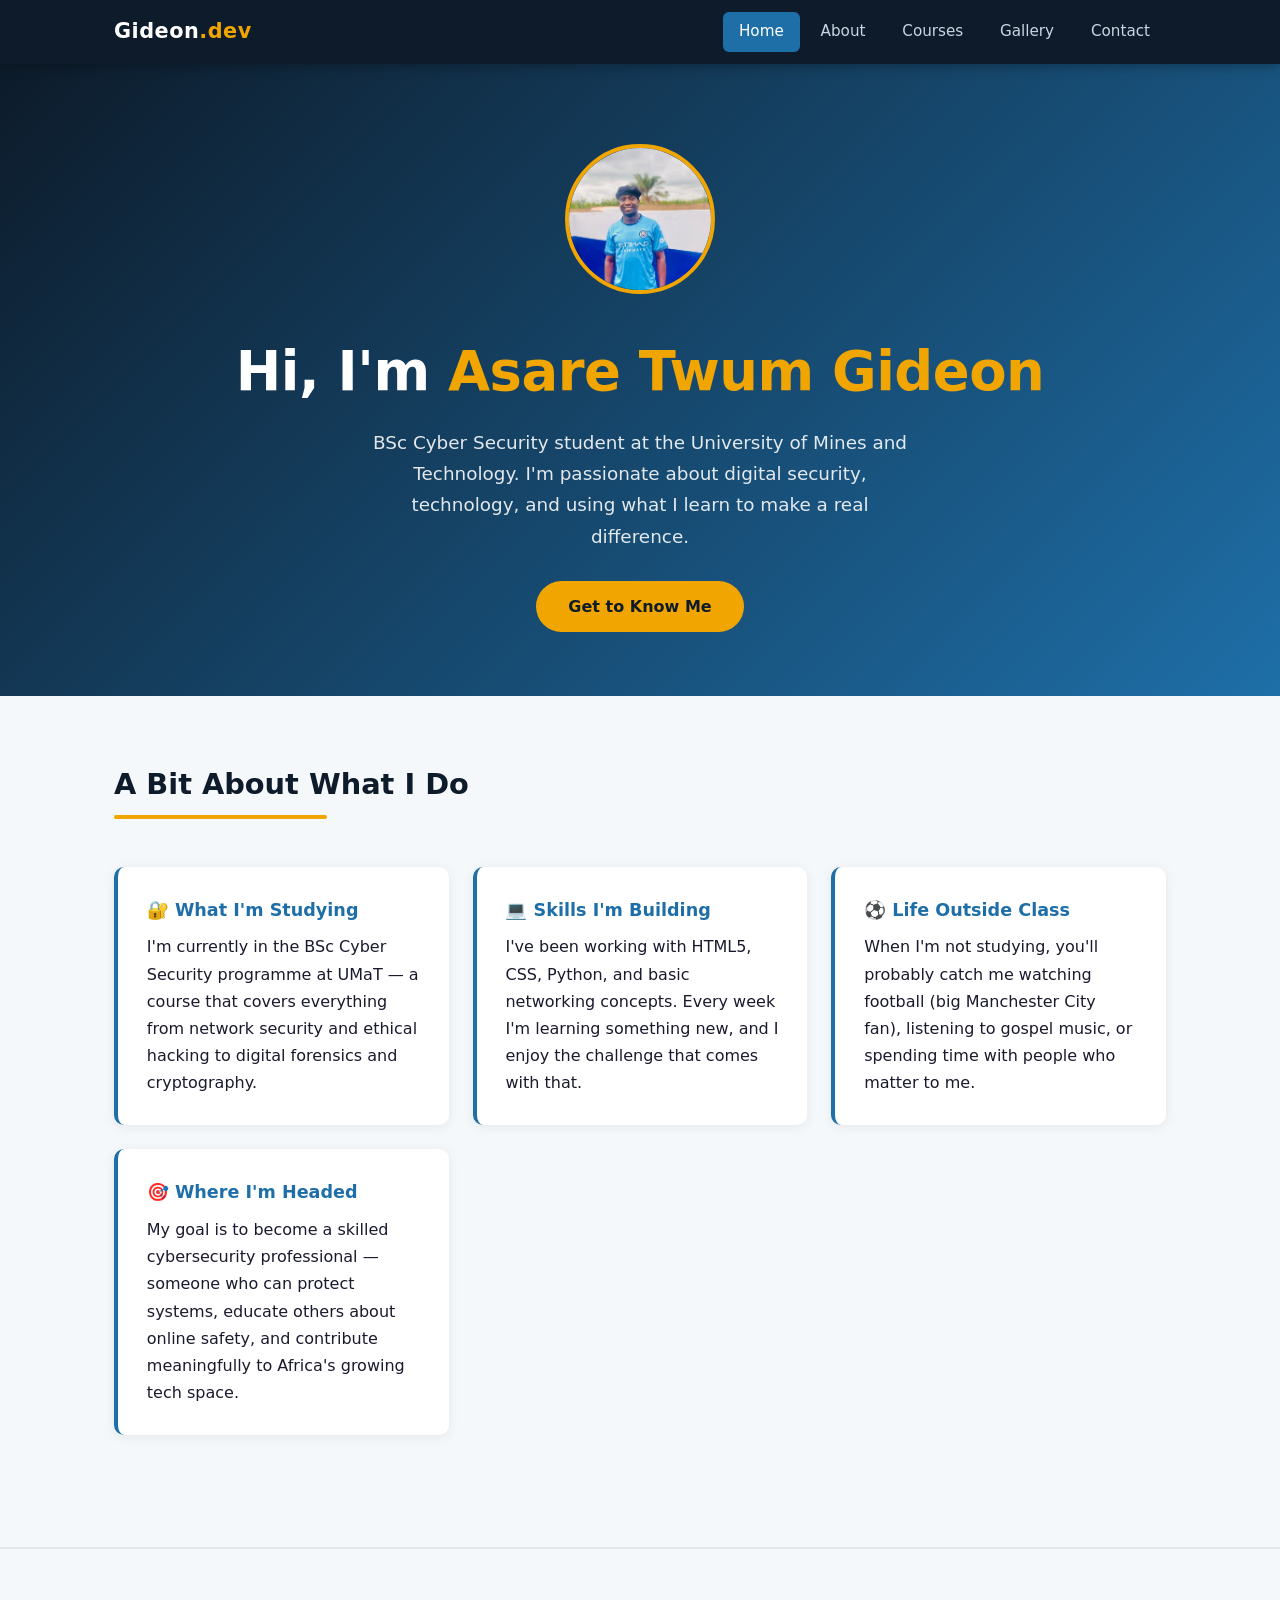
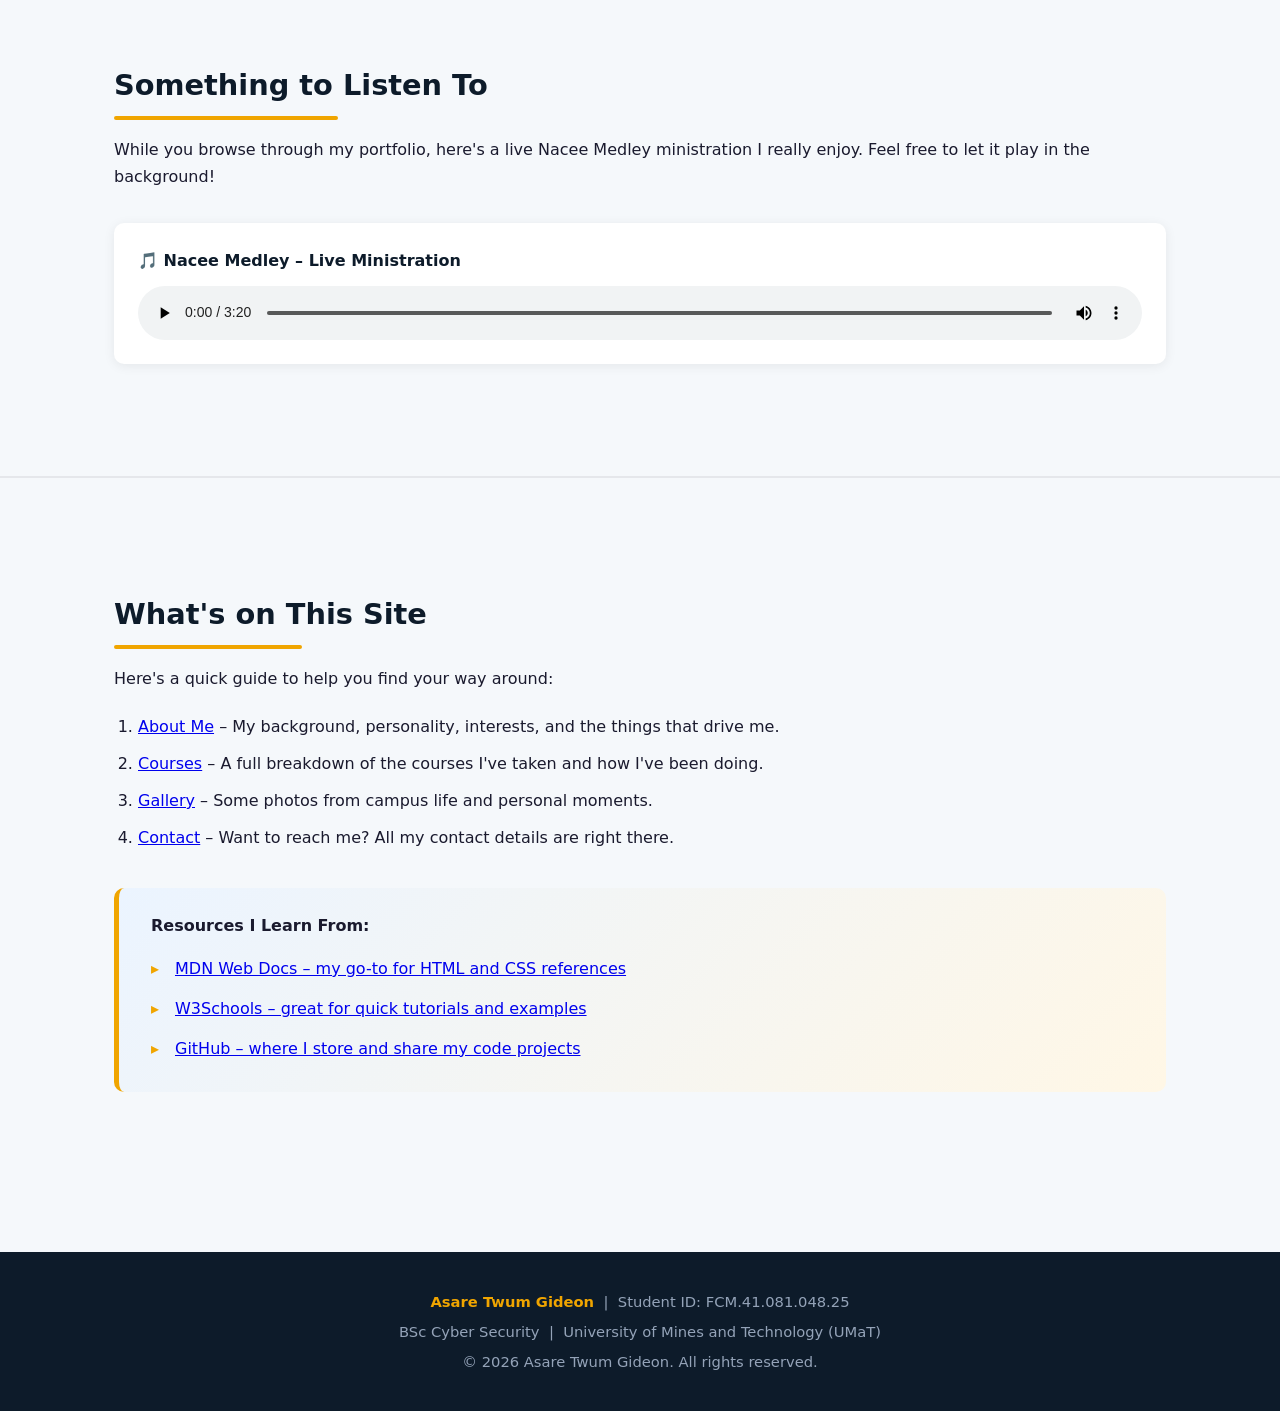
==== index.html @ c522113d "Add files via upload" ====
<!DOCTYPE html>
<html lang="en">
<head>
  <meta charset="UTF-8" />
  <meta name="viewport" content="width=device-width, initial-scale=1.0" />
  <meta name="description" content="Academic Portfolio of Asare Twum Gideon – BSc Cyber Security student at UMaT" />
  <meta name="author" content="Asare Twum Gideon" />
  <title>Home | Asare Twum Gideon</title>
  <link rel="stylesheet" href="style.css" />
</head>
<body>

  <header>
    <div class="header-inner">
      <a href="index.html" class="logo">Gideon<span>.dev</span></a>
      <nav>
        <ul>
          <li><a href="index.html" class="active">Home</a></li>
          <li><a href="about.html">About</a></li>
          <li><a href="courses.html">Courses</a></li>
          <li><a href="gallery.html">Gallery</a></li>
          <li><a href="contact.html">Contact</a></li>
        </ul>
      </nav>
    </div>
  </header>

  <section class="hero">
    <img src="images/photo1.jpg" alt="Asare Twum Gideon smiling outdoors in a Manchester City jersey" class="hero-photo" />
    <h1>Hi, I'm <span>Asare Twum Gideon</span></h1>
    <p>BSc Cyber Security student at the University of Mines and Technology. I'm passionate about digital security, technology, and using what I learn to make a real difference.</p>
    <a href="about.html" class="btn">Get to Know Me</a>
  </section>

  <main>

    <section class="section">
      <h2 class="section-title">A Bit About What I Do</h2>
      <div class="card-grid">
        <article class="card">
          <h3>🔐 What I'm Studying</h3>
          <p>I'm currently in the BSc Cyber Security programme at UMaT — a course that covers everything from network security and ethical hacking to digital forensics and cryptography.</p>
        </article>
        <article class="card">
          <h3>💻 Skills I'm Building</h3>
          <p>I've been working with HTML5, CSS, Python, and basic networking concepts. Every week I'm learning something new, and I enjoy the challenge that comes with that.</p>
        </article>
        <article class="card">
          <h3>⚽ Life Outside Class</h3>
          <p>When I'm not studying, you'll probably catch me watching football (big Manchester City fan), listening to gospel music, or spending time with people who matter to me.</p>
        </article>
        <article class="card">
          <h3>🎯 Where I'm Headed</h3>
          <p>My goal is to become a skilled cybersecurity professional — someone who can protect systems, educate others about online safety, and contribute meaningfully to Africa's growing tech space.</p>
        </article>
      </div>
    </section>

    <hr class="divider" />

    <section class="section">
      <h2 class="section-title">Something to Listen To</h2>
      <p>While you browse through my portfolio, here's a live Nacee Medley ministration I really enjoy. Feel free to let it play in the background!</p>
      <div class="audio-wrap">
        <p>🎵 Nacee Medley – Live Ministration</p>
        <audio controls>
          <source src="media/audio.mp3" type="audio/mpeg" />
          Your browser does not support the audio element.
        </audio>
      </div>
    </section>

    <hr class="divider" />

    <section class="section">
      <h2 class="section-title">What's on This Site</h2>
      <p>Here's a quick guide to help you find your way around:</p>
      <ol class="styled-ol">
        <li><a href="about.html">About Me</a> – My background, personality, interests, and the things that drive me.</li>
        <li><a href="courses.html">Courses</a> – A full breakdown of the courses I've taken and how I've been doing.</li>
        <li><a href="gallery.html">Gallery</a> – Some photos from campus life and personal moments.</li>
        <li><a href="contact.html">Contact</a> – Want to reach me? All my contact details are right there.</li>
      </ol>

      <div class="highlight" style="margin-top:2rem;">
        <strong>Resources I Learn From:</strong>
        <ul class="styled-list" style="margin-top:0.6rem;">
          <li><a href="https://developer.mozilla.org" target="_blank" rel="noopener">MDN Web Docs – my go-to for HTML and CSS references</a></li>
          <li><a href="https://www.w3schools.com" target="_blank" rel="noopener">W3Schools – great for quick tutorials and examples</a></li>
          <li><a href="https://github.com" target="_blank" rel="noopener">GitHub – where I store and share my code projects</a></li>
        </ul>
      </div>
    </section>

  </main>

  <footer>
    <p><strong>Asare Twum Gideon</strong> &nbsp;|&nbsp; Student ID: FCM.41.081.048.25</p>
    <p>BSc Cyber Security &nbsp;|&nbsp; University of Mines and Technology (UMaT)</p>
    <p>&copy; 2026 Asare Twum Gideon. All rights reserved.</p>
  </footer>

</body>
</html>
---- style.css ----
/* ===== RESET & BASE ===== */
*, *::before, *::after { box-sizing: border-box; margin: 0; padding: 0; }

:root {
  --navy:   #0D1B2A;
  --sky:    #1E6FA8;
  --accent: #F0A500;
  --light:  #F5F8FB;
  --white:  #FFFFFF;
  --text:   #1A1A2E;
  --muted:  #6B7280;
  --radius: 10px;
}

html { scroll-behavior: smooth; }

body {
  font-family: 'Segoe UI', system-ui, sans-serif;
  background: var(--light);
  color: var(--text);
  line-height: 1.7;
}

/* ===== HEADER / NAV ===== */
header {
  background: var(--navy);
  position: sticky;
  top: 0;
  z-index: 100;
  box-shadow: 0 2px 12px rgba(0,0,0,0.3);
}

.header-inner {
  max-width: 1100px;
  margin: 0 auto;
  padding: 0 1.5rem;
  display: flex;
  align-items: center;
  justify-content: space-between;
  height: 64px;
}

.logo {
  font-size: 1.3rem;
  font-weight: 700;
  color: var(--white);
  text-decoration: none;
  letter-spacing: 0.5px;
}

.logo span { color: var(--accent); }

nav ul {
  list-style: none;
  display: flex;
  gap: 0.3rem;
}

nav a {
  display: block;
  padding: 0.45rem 1rem;
  color: #CBD5E1;
  text-decoration: none;
  border-radius: 6px;
  font-size: 0.95rem;
  transition: background 0.2s, color 0.2s;
}

nav a:hover, nav a.active {
  background: var(--sky);
  color: var(--white);
}

/* ===== HERO ===== */
.hero {
  background: linear-gradient(135deg, var(--navy) 0%, var(--sky) 100%);
  color: var(--white);
  padding: 5rem 1.5rem 4rem;
  text-align: center;
}

.hero h1 {
  font-size: clamp(2rem, 5vw, 3.4rem);
  font-weight: 800;
  letter-spacing: -0.5px;
  margin-bottom: 0.5rem;
}

.hero h1 span { color: var(--accent); }

.hero p {
  font-size: 1.15rem;
  opacity: 0.88;
  max-width: 560px;
  margin: 0 auto 1.8rem;
}

.btn {
  display: inline-block;
  padding: 0.75rem 2rem;
  background: var(--accent);
  color: var(--navy);
  font-weight: 700;
  border-radius: 50px;
  text-decoration: none;
  transition: opacity 0.2s, transform 0.15s;
}

.btn:hover { opacity: 0.88; transform: translateY(-2px); }

.hero-photo {
  width: 150px;
  height: 150px;
  border-radius: 50%;
  object-fit: cover;
  border: 4px solid var(--accent);
  margin-bottom: 1.5rem;
}

/* ===== SECTIONS ===== */
.section { padding: 4rem 1.5rem; max-width: 1100px; margin: 0 auto; }

.section-title {
  font-size: 1.8rem;
  font-weight: 800;
  color: var(--navy);
  margin-bottom: 1rem;
  position: relative;
  display: inline-block;
}

.section-title::after {
  content: '';
  display: block;
  height: 4px;
  width: 60%;
  background: var(--accent);
  border-radius: 2px;
  margin-top: 6px;
}

/* ===== CARDS ===== */
.card-grid {
  display: grid;
  grid-template-columns: repeat(auto-fit, minmax(260px, 1fr));
  gap: 1.5rem;
  margin-top: 2rem;
}

.card {
  background: var(--white);
  border-radius: var(--radius);
  padding: 1.8rem;
  box-shadow: 0 2px 12px rgba(0,0,0,0.07);
  border-left: 4px solid var(--sky);
  transition: transform 0.2s, box-shadow 0.2s;
}

.card:hover { transform: translateY(-4px); box-shadow: 0 6px 24px rgba(0,0,0,0.12); }
.card h3 { color: var(--sky); margin-bottom: 0.5rem; font-size: 1.1rem; }

/* ===== TABLE ===== */
.table-wrap { overflow-x: auto; margin-top: 2rem; }

table {
  width: 100%;
  border-collapse: collapse;
  background: var(--white);
  border-radius: var(--radius);
  overflow: hidden;
  box-shadow: 0 2px 12px rgba(0,0,0,0.07);
}

thead { background: var(--navy); color: var(--white); }
thead th { padding: 1rem 1.2rem; text-align: left; font-weight: 700; }
tbody td { padding: 0.85rem 1.2rem; border-bottom: 1px solid #E5E7EB; }
tbody tr:last-child td { border-bottom: none; }
tbody tr:hover { background: #F0F4FF; }

/* ===== LISTS ===== */
.styled-list { list-style: none; margin-top: 1rem; }
.styled-list li { padding: 0.4rem 0 0.4rem 1.5rem; position: relative; }
.styled-list li::before { content: '▸'; color: var(--accent); position: absolute; left: 0; }

ol.styled-ol { margin-top: 1rem; padding-left: 1.5rem; }
ol.styled-ol li { padding: 0.3rem 0; }

/* ===== GALLERY ===== */
.gallery-grid {
  display: grid;
  grid-template-columns: repeat(auto-fit, minmax(220px, 1fr));
  gap: 1.2rem;
  margin-top: 2rem;
}

.gallery-grid figure {
  border-radius: var(--radius);
  overflow: hidden;
  box-shadow: 0 2px 12px rgba(0,0,0,0.1);
  background: var(--white);
}

.gallery-grid img {
  width: 100%;
  height: 240px;
  object-fit: cover;
  display: block;
  transition: transform 0.3s;
}

.gallery-grid figure:hover img { transform: scale(1.04); }

figcaption {
  padding: 0.7rem 1rem;
  font-size: 0.88rem;
  color: var(--muted);
  text-align: center;
}

/* ===== FORM ===== */
.contact-form {
  background: var(--white);
  padding: 2.5rem;
  border-radius: var(--radius);
  box-shadow: 0 2px 12px rgba(0,0,0,0.07);
  max-width: 640px;
}

.form-group { margin-bottom: 1.4rem; }

.form-group label {
  display: block;
  font-weight: 600;
  margin-bottom: 0.4rem;
  color: var(--navy);
  font-size: 0.95rem;
}

.form-group input,
.form-group select,
.form-group textarea {
  width: 100%;
  padding: 0.75rem 1rem;
  border: 2px solid #E5E7EB;
  border-radius: 8px;
  font-size: 0.97rem;
  font-family: inherit;
  transition: border-color 0.2s;
  background: #FAFAFA;
}

.form-group input:focus,
.form-group select:focus,
.form-group textarea:focus {
  outline: none;
  border-color: var(--sky);
  background: var(--white);
}

.form-group textarea { height: 130px; resize: vertical; }

.form-submit {
  background: var(--navy);
  color: var(--white);
  border: none;
  padding: 0.85rem 2.5rem;
  border-radius: 50px;
  font-size: 1rem;
  font-weight: 700;
  cursor: pointer;
  transition: background 0.2s;
}

.form-submit:hover { background: var(--sky); }

/* ===== AUDIO ===== */
.audio-wrap {
  background: var(--white);
  padding: 1.5rem;
  border-radius: var(--radius);
  box-shadow: 0 2px 12px rgba(0,0,0,0.07);
  margin-top: 2rem;
  display: flex;
  flex-direction: column;
  gap: 0.8rem;
}

.audio-wrap p { font-weight: 600; color: var(--navy); }
audio { width: 100%; }

/* ===== ABOUT LAYOUT ===== */
.about-grid {
  display: grid;
  grid-template-columns: 1fr 2fr;
  gap: 3rem;
  align-items: start;
  margin-top: 2rem;
}

.about-img {
  width: 100%;
  border-radius: var(--radius);
  object-fit: cover;
  box-shadow: 0 4px 20px rgba(0,0,0,0.15);
}

/* ===== FOOTER ===== */
footer {
  background: var(--navy);
  color: #94A3B8;
  text-align: center;
  padding: 2rem 1.5rem;
  margin-top: 4rem;
  font-size: 0.92rem;
}

footer strong { color: var(--accent); }
footer p { margin: 0.3rem 0; }

/* ===== DIVIDER ===== */
.divider { border: none; border-top: 2px solid #E5E7EB; margin: 3rem 0; }

/* ===== HIGHLIGHT BOX ===== */
.highlight {
  background: linear-gradient(135deg, #EBF4FF, #FFF7E6);
  border-left: 5px solid var(--accent);
  border-radius: var(--radius);
  padding: 1.5rem 2rem;
  margin: 2rem 0;
}

/* ===== RESPONSIVE ===== */
@media (max-width: 768px) {
  nav ul { gap: 0.1rem; }
  nav a { padding: 0.4rem 0.6rem; font-size: 0.85rem; }
  .about-grid { grid-template-columns: 1fr; }
  .contact-form { padding: 1.5rem; }
}
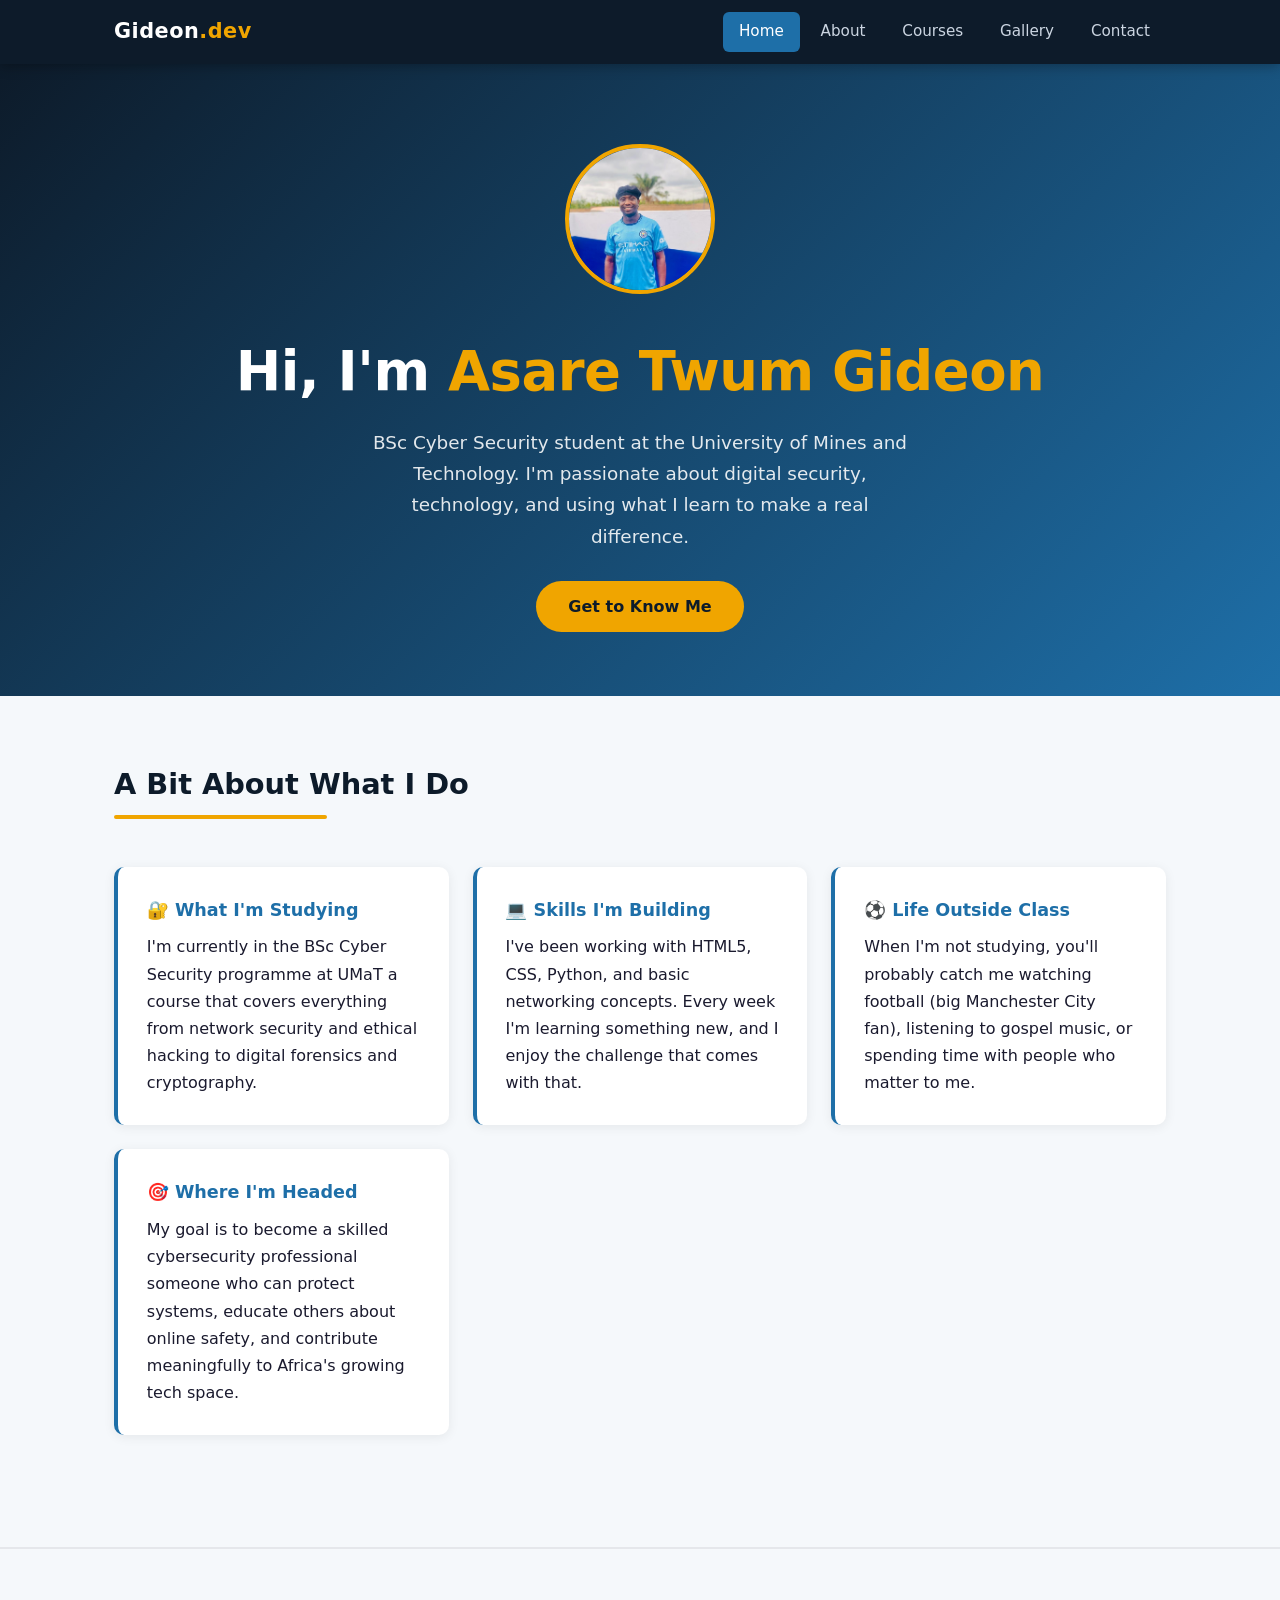
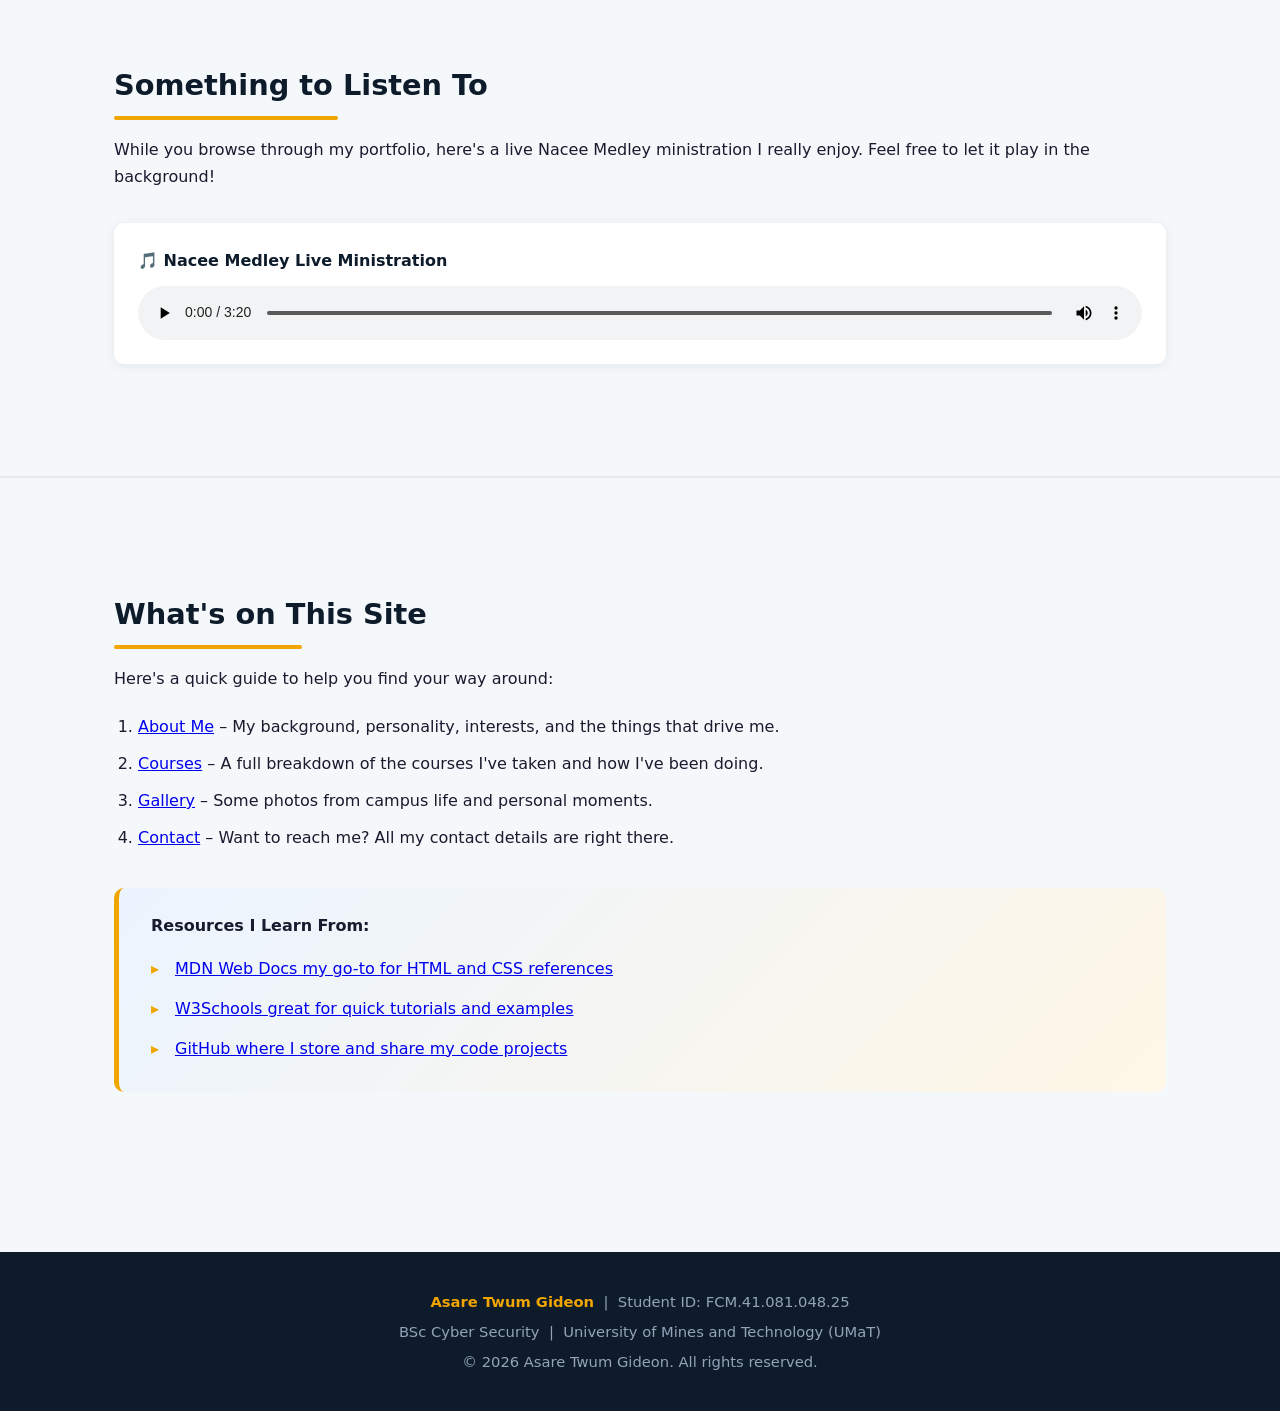
==== commit 0d188cfd: "Update index.html" ====
--- a/index.html
+++ b/index.html
@@ -39,7 +39,7 @@
       <div class="card-grid">
         <article class="card">
           <h3>🔐 What I'm Studying</h3>
-          <p>I'm currently in the BSc Cyber Security programme at UMaT — a course that covers everything from network security and ethical hacking to digital forensics and cryptography.</p>
+          <p>I'm currently in the BSc Cyber Security programme at UMaT a course that covers everything from network security and ethical hacking to digital forensics and cryptography.</p>
         </article>
         <article class="card">
           <h3>💻 Skills I'm Building</h3>
@@ -51,7 +51,7 @@
         </article>
         <article class="card">
           <h3>🎯 Where I'm Headed</h3>
-          <p>My goal is to become a skilled cybersecurity professional — someone who can protect systems, educate others about online safety, and contribute meaningfully to Africa's growing tech space.</p>
+          <p>My goal is to become a skilled cybersecurity professional someone who can protect systems, educate others about online safety, and contribute meaningfully to Africa's growing tech space.</p>
         </article>
       </div>
     </section>
@@ -62,7 +62,7 @@
       <h2 class="section-title">Something to Listen To</h2>
       <p>While you browse through my portfolio, here's a live Nacee Medley ministration I really enjoy. Feel free to let it play in the background!</p>
       <div class="audio-wrap">
-        <p>🎵 Nacee Medley – Live Ministration</p>
+        <p>🎵 Nacee Medley  Live Ministration</p>
         <audio controls>
           <source src="media/audio.mp3" type="audio/mpeg" />
           Your browser does not support the audio element.
@@ -85,9 +85,9 @@
       <div class="highlight" style="margin-top:2rem;">
         <strong>Resources I Learn From:</strong>
         <ul class="styled-list" style="margin-top:0.6rem;">
-          <li><a href="https://developer.mozilla.org" target="_blank" rel="noopener">MDN Web Docs – my go-to for HTML and CSS references</a></li>
-          <li><a href="https://www.w3schools.com" target="_blank" rel="noopener">W3Schools – great for quick tutorials and examples</a></li>
-          <li><a href="https://github.com" target="_blank" rel="noopener">GitHub – where I store and share my code projects</a></li>
+          <li><a href="https://developer.mozilla.org" target="_blank" rel="noopener">MDN Web Docs  my go-to for HTML and CSS references</a></li>
+          <li><a href="https://www.w3schools.com" target="_blank" rel="noopener">W3Schools  great for quick tutorials and examples</a></li>
+          <li><a href="https://github.com" target="_blank" rel="noopener">GitHub  where I store and share my code projects</a></li>
         </ul>
       </div>
     </section>
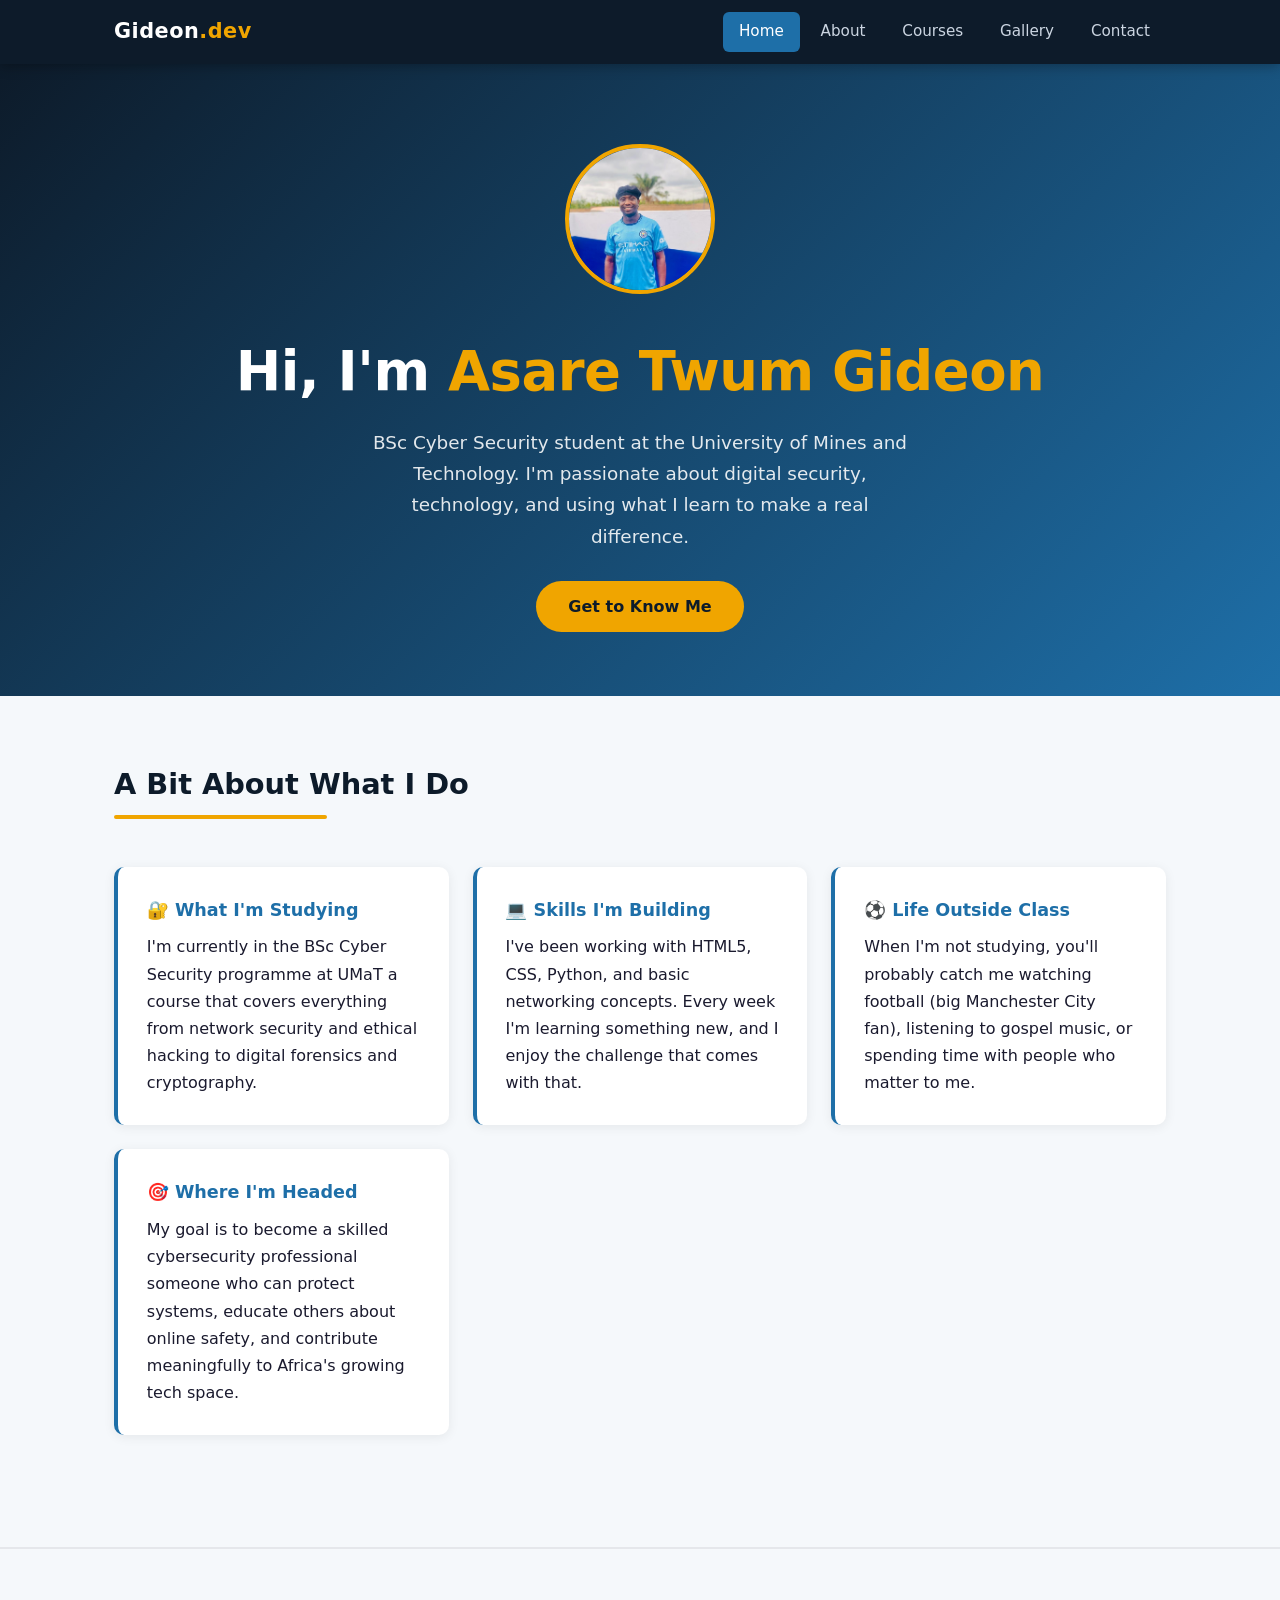
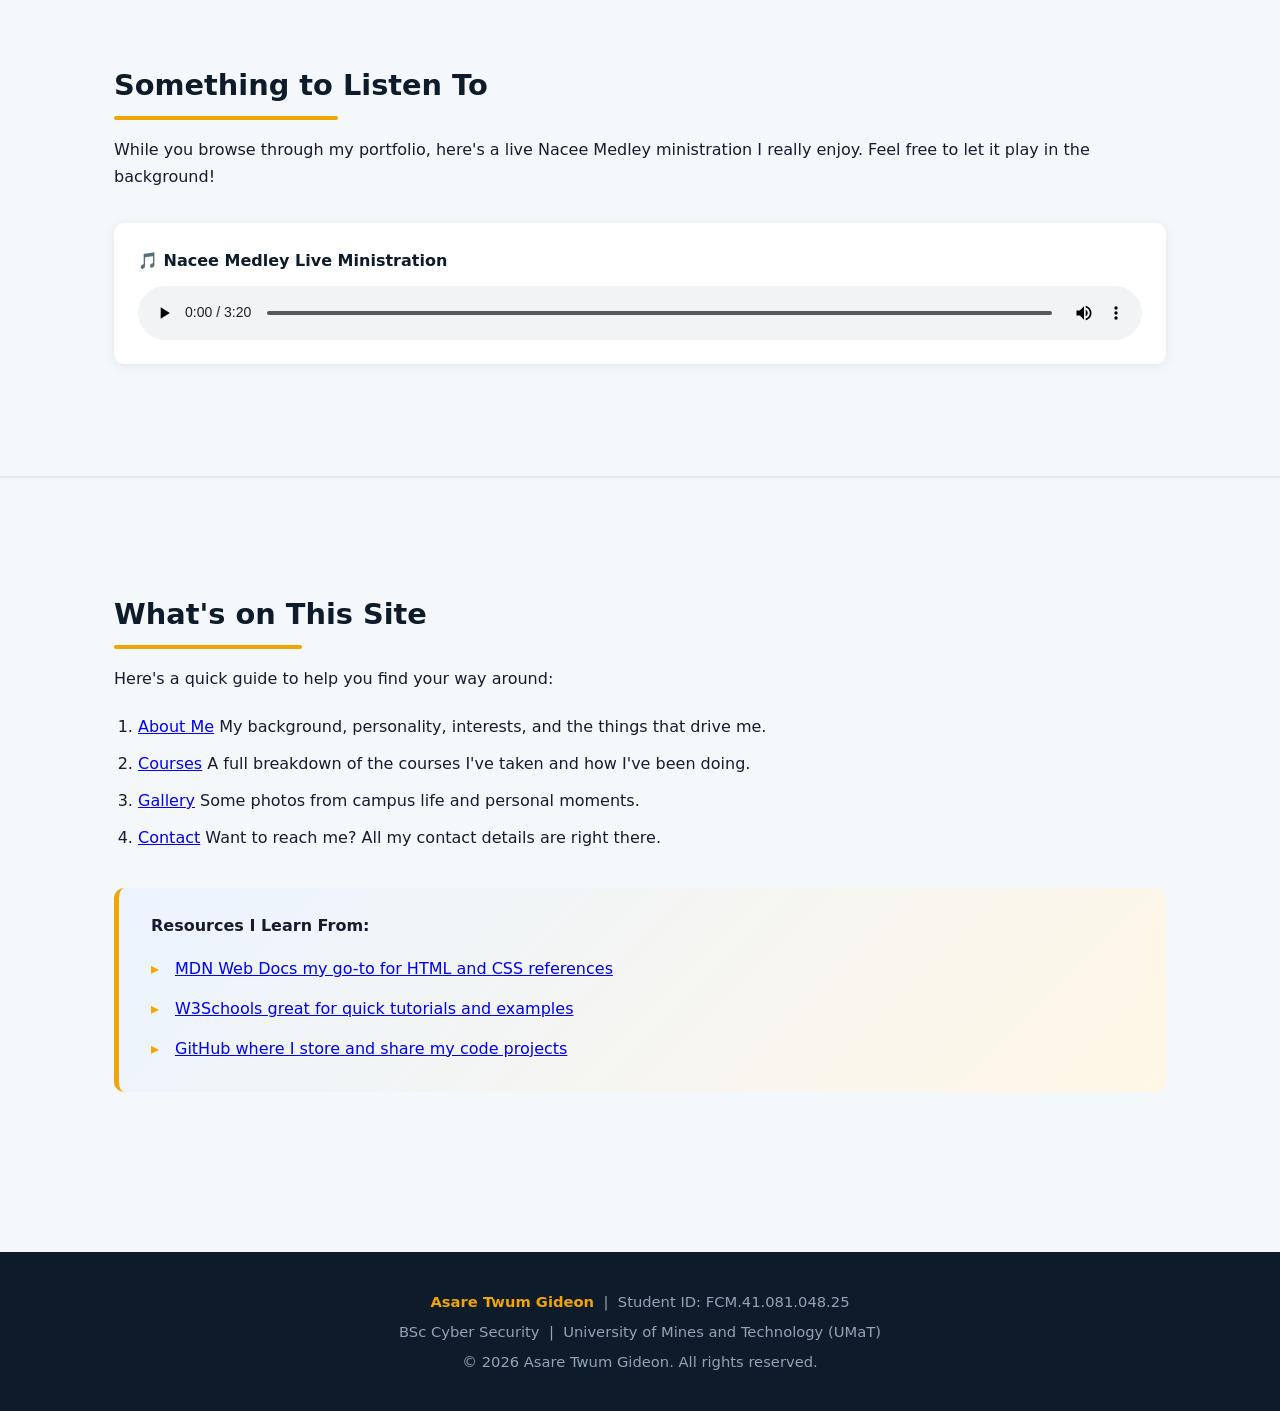
==== commit 73782f30: "Update index.html" ====
--- a/index.html
+++ b/index.html
@@ -3,7 +3,7 @@
 <head>
   <meta charset="UTF-8" />
   <meta name="viewport" content="width=device-width, initial-scale=1.0" />
-  <meta name="description" content="Academic Portfolio of Asare Twum Gideon – BSc Cyber Security student at UMaT" />
+  <meta name="description" content="Academic Portfolio of Asare Twum Gideon BSc Cyber Security student at UMaT" />
   <meta name="author" content="Asare Twum Gideon" />
   <title>Home | Asare Twum Gideon</title>
   <link rel="stylesheet" href="style.css" />
@@ -76,10 +76,10 @@
       <h2 class="section-title">What's on This Site</h2>
       <p>Here's a quick guide to help you find your way around:</p>
       <ol class="styled-ol">
-        <li><a href="about.html">About Me</a> – My background, personality, interests, and the things that drive me.</li>
-        <li><a href="courses.html">Courses</a> – A full breakdown of the courses I've taken and how I've been doing.</li>
-        <li><a href="gallery.html">Gallery</a> – Some photos from campus life and personal moments.</li>
-        <li><a href="contact.html">Contact</a> – Want to reach me? All my contact details are right there.</li>
+        <li><a href="about.html">About Me</a> My background, personality, interests, and the things that drive me.</li>
+        <li><a href="courses.html">Courses</a>  A full breakdown of the courses I've taken and how I've been doing.</li>
+        <li><a href="gallery.html">Gallery</a>  Some photos from campus life and personal moments.</li>
+        <li><a href="contact.html">Contact</a>  Want to reach me? All my contact details are right there.</li>
       </ol>
 
       <div class="highlight" style="margin-top:2rem;">
